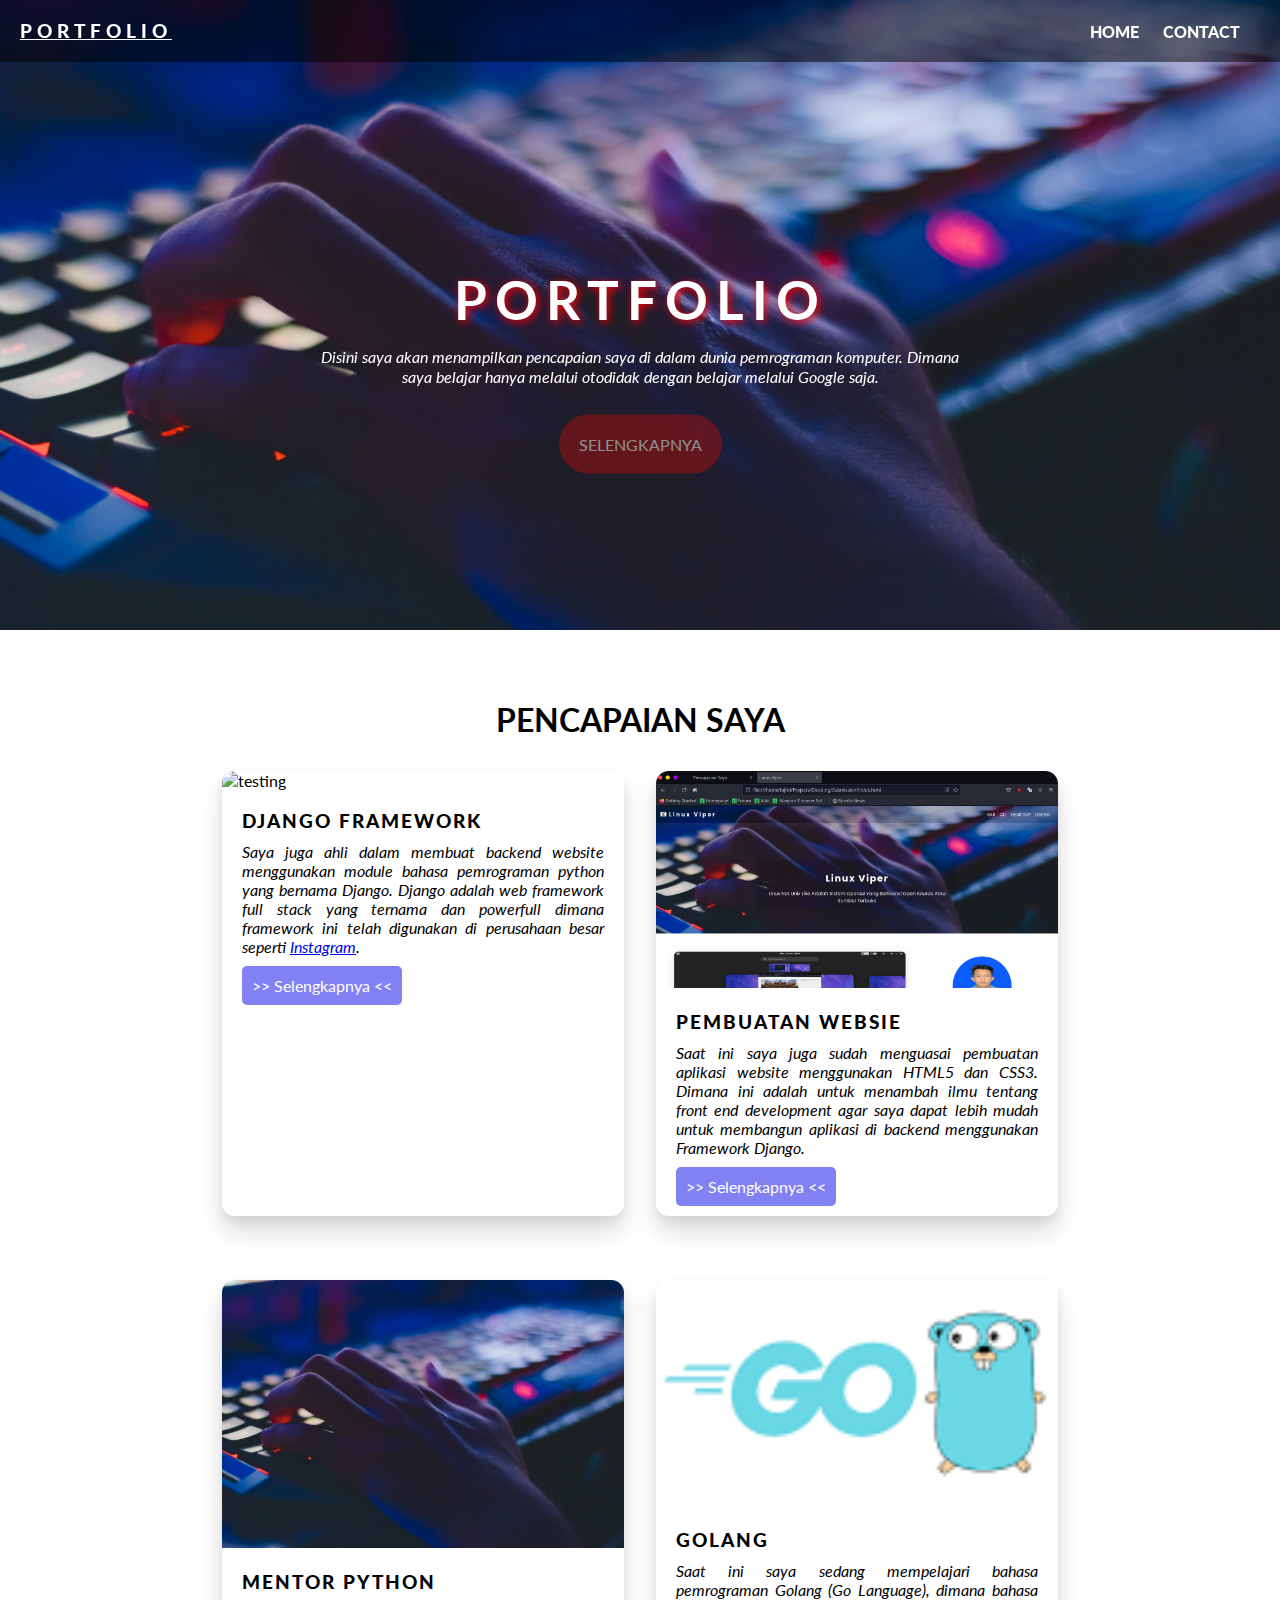
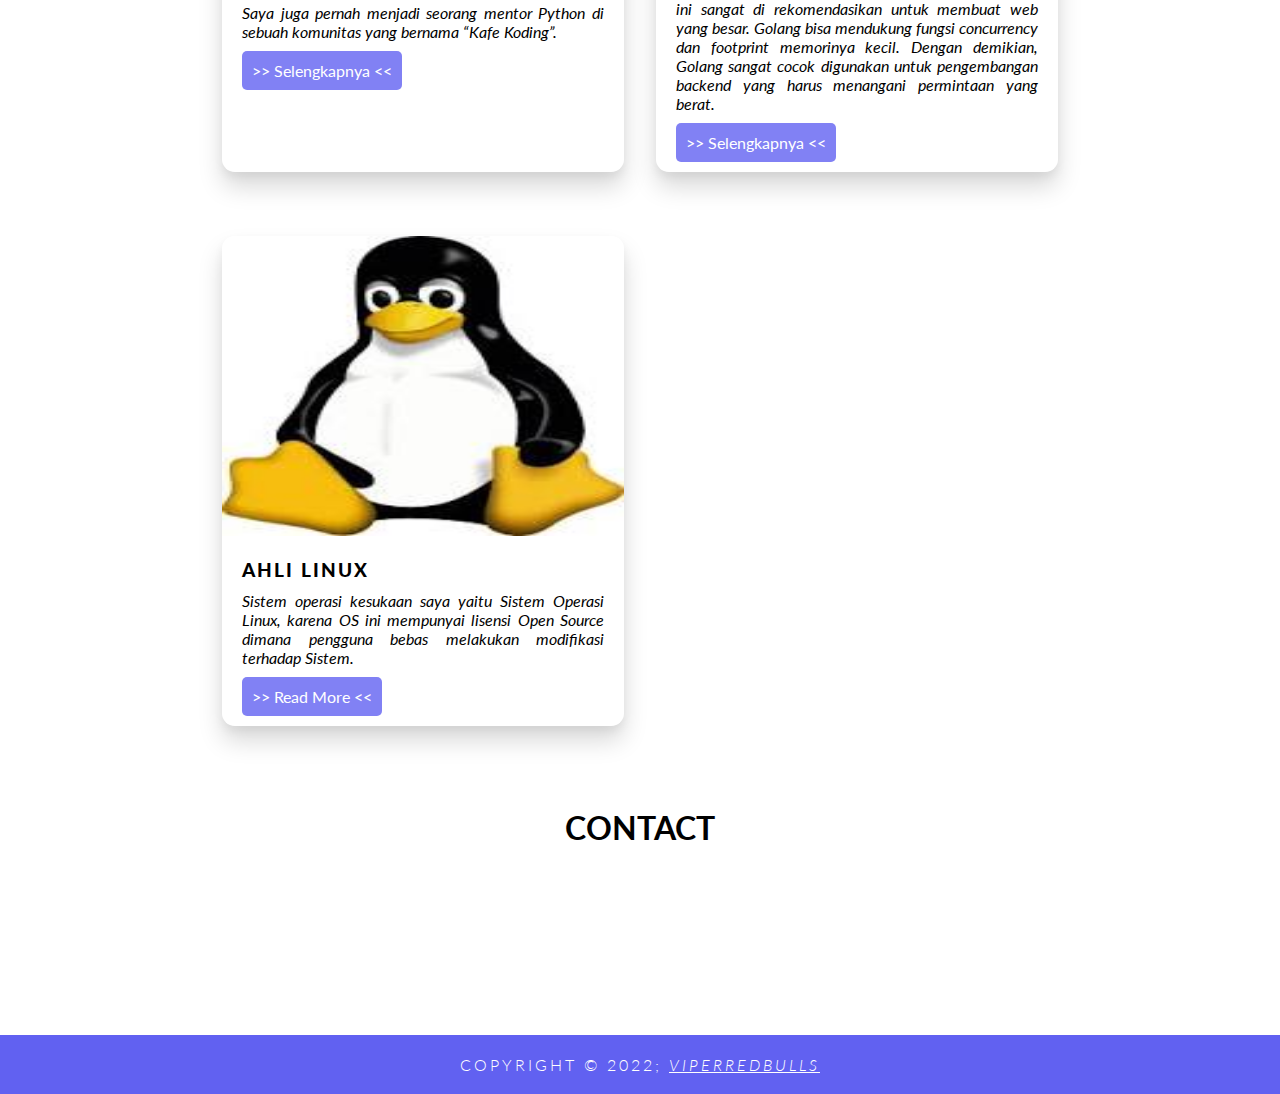
==== index.html @ 7f126c7d "first commit" ====
<!DOCTYPE html>
<html lang="en">

<head>
    <meta charset="UTF-8">
    <meta http-equiv="X-UA-Compatible" content="IE=edge">
    <meta name="viewport" content="width=device-width, initial-scale=1.0">
    <title>Pencapaian Saya</title>
    <link rel="stylesheet" href="assets/css/style.css">
    <script src="https://cdnjs.cloudflare.com/ajax/libs/font-awesome/6.1.1/js/all.min.js" integrity="sha512-6PM0qYu5KExuNcKt5bURAoT6KCThUmHRewN3zUFNaoI6Di7XJPTMoT6K0nsagZKk2OB4L7E3q1uQKHNHd4stIQ==" crossorigin="anonymous" referrerpolicy="no-referrer"></script>
</head>

<body>

    <!-- Header -->
    <div class="header" id="header">
        <nav class="header-navigation" id="navigation">
            <h3 class="header-navigation-brand">Portfolio</h3>
            <ul>
                <li><a href="#header">Home</a></li>
                <!-- <li><a href="#">Sosmed</a></li> -->
                <li><a href="#contact">Contact</a></li>
            </ul>
        </nav>
        <div class="header-box">
            <h1 class="header-box-title">Portfolio</h1>
            <p class="header-box-desc">Disini saya akan menampilkan pencapaian saya di dalam dunia pemrograman komputer. Dimana saya belajar hanya melalui otodidak dengan belajar melalui Google saja.</p>
            <a href="#content" class="header-box-btn">Selengkapnya</a>
        </div>
    </div>
    <!-- End Header -->

    <button id="btn-to-top" type="button">
        <i class="fas fa-angles-up"></i>
    </button>

    <!-- Content -->
    <main class="content" id="content">
        <div class="content-header">
            <h1>Pencapaian Saya</h1>
        </div>
        <div class="row">
            <div class="col">
                <div class="card">
                    <img src="https://github.com/ViperRedBulLs/DjangoCRUD/raw/main/Screenshot_2022-05-01-04-18-29-81.jpg" class="card-img" alt="testing">
                    <div class="card-body">
                        <h3 class="card-title">Django Framework</h3>
                        <p class="card-text">
                            Saya juga ahli dalam membuat backend website menggunakan module bahasa pemrograman python yang bernama Django. Django adalah web framework full stack yang ternama dan powerfull dimana framework ini telah digunakan di perusahaan besar seperti
                            <a href="https://instagram.com">Instagram</a>.
                        </p>
                        <a href="https://github.com/ViperRedBulLs/DjangoCRUD" class="card-btn">Selengkapnya</a>
                    </div>
                </div>
            </div>
            <div class="col">
                <div class="card">
                    <img src="Dicoding/Submission/assets/images/Screenshot from 2022-06-12 23-37-13.png" class="card-img" alt="testing">
                    <div class="card-body">
                        <h3 class="card-title">Pembuatan Websie</h3>
                        <p class="card-text">
                            Saat ini saya juga sudah menguasai pembuatan aplikasi website menggunakan HTML5 dan CSS3. Dimana ini adalah untuk menambah ilmu tentang front end development agar saya dapat lebih mudah untuk membangun aplikasi di backend menggunakan Framework Django.
                        </p>
                        <a href="Dicoding/Submission/index.html" class="card-btn">Selengkapnya</a>
                    </div>
                </div>
            </div>
            <div class="col">
                <div class="card">
                    <img src="assets/images/bg.jpg" class="card-img" alt="testing">
                    <div class="card-body">
                        <h3 class="card-title">Mentor Python</h3>
                        <p class="card-text">
                            Saya juga pernah menjadi seorang mentor Python di sebuah komunitas yang bernama <q>Kafe Koding</q>.
                        </p>
                        <a href="https://github.com/ViperRedBulLs/Python-Dasar" class="card-btn">Selengkapnya</a>
                    </div>
                </div>
            </div>
            <div class="col">
                <div class="card">
                    <img src="[data-uri]"
                        class="card-img" alt="testing">
                    <div class="card-body">
                        <h3 class="card-title">Golang</h3>
                        <p class="card-text">
                            Saat ini saya sedang mempelajari bahasa pemrograman Golang (Go Language), dimana bahasa ini sangat di rekomendasikan untuk membuat web yang besar. Golang bisa mendukung fungsi concurrency dan footprint memorinya kecil. Dengan demikian, Golang sangat cocok
                            digunakan untuk pengembangan backend yang harus menangani permintaan yang berat.
                        </p>
                        <a href="https://github.com/ViperRedBulLs/statistics" class="card-btn">Selengkapnya</a>
                    </div>
                </div>
            </div>
            <div class="col">
                <div class="card">
                    <img src="[data-uri]"
                        class="card-img" alt="testing">
                    <div class="card-body">
                        <h3 class="card-title">Ahli Linux</h3>
                        <p class="card-text">
                            Sistem operasi kesukaan saya yaitu Sistem Operasi Linux, karena OS ini mempunyai lisensi Open Source dimana pengguna bebas melakukan modifikasi terhadap Sistem.
                        </p>
                        <a href="#" class="card-btn">Read More</a>
                    </div>
                </div>
            </div>
        </div>

        <div class="content-header" id="contact">
            <h1>Contact</h1>
        </div>

        <div class="row one-box">
            <div class="col">
                <ul class="list-social-media">
                    <li><a href="https://www.facebook.com/fajhrinazgul"><i class="fab fa-facebook-f"></i></a></li>
                    <li><a href="https://github.com/ViperRedBulLs"><i class="fab fa-github"></i></a></li>
                    <li><a href="https://pinterest.com/fathfajhri39"><i class="fab fa-pinterest"></i></a></li>
                    <li><a href="https://instagram.com/python_procode"><i class="fab fa-instagram"></i></a></li>
                    <li><a href="#"><i class="fab fa-youtube"></i></a></li>
                </ul>
            </div>
        </div>

    </main>
    <!-- End Content -->

    <!-- Footer -->
    <footer class="footer">
        <p>Copyright &copy; 2022; <a href="https://github.com/ViperRedBulLs">ViperRedBulLs</a></p>
    </footer>
    <!-- Footer -->

    <!-- Script -->
    <script src="assets/js/style.js"></script>
</body>

</html>
---- assets/css/style.css ----
@import url('https://fonts.googleapis.com/css2?family=Lato:ital,wght@0,100;0,300;0,400;0,700;0,900;1,100;1,300;1,400;1,700;1,900&display=swap');
* {
    margin: 0;
    padding: 0;
    box-sizing: border-box;
    font-family: 'Lato', sans-serif;
}

html {
    scroll-behavior: smooth;
    transition: 3s ease;
}


/* Header */

.header {
    min-height: 70vh;
    background-image: url(../images/bg.jpg);
    background-position: center;
    background-repeat: no-repeat;
    background-size: cover;
    object-fit: cover;
    object-position: center;
}

.header-navigation {
    display: flex;
    align-items: center;
    justify-content: space-between;
    padding: 20px;
    color: white;
    align-items: center;
    background-color: rgba(0, 0, 0, 0.5);
    position: fixed;
    width: 100%;
    transition: .5s;
}

.header-navigation.bg-white {
    background-color: white !important;
    color: black !important;
    box-shadow: rgba(0, 0, 0, 0.15) 0px 15px 25px, rgba(0, 0, 0, 0.05) 0px 5px 10px;
}

.header-navigation .header-navigation-brand {
    color: inherit;
    font-weight: 900;
    letter-spacing: 5px;
    text-transform: uppercase;
    text-decoration: underline;
}

.header-navigation li {
    display: inline;
    list-style-type: none;
    margin-right: 20px;
}

.header-navigation a {
    text-decoration: none;
    color: inherit;
    font-weight: 900;
    text-transform: uppercase;
    transition: .5s;
}

.header-navigation a:hover {
    text-decoration: underline;
}

.header-box {
    position: absolute;
    width: 50%;
    top: 40%;
    left: 50%;
    transform: translate(-50%, -50%);
    text-align: center;
}

.header-box .header-box-title {
    color: white;
    text-transform: uppercase;
    letter-spacing: 8px;
    font-size: 40pt;
    text-shadow: 2px 2px 8px red;
    margin-bottom: 1rem;
}

.header-box .header-box-desc {
    color: white;
    font-style: italic;
    line-height: 20px;
    font-weight: 400;
    margin-bottom: 3rem;
}

.header-box .header-box-btn {
    background: rgb(165, 16, 16);
    color: white;
    padding: 20px;
    text-decoration: none;
    text-transform: uppercase;
    border-radius: 8rem;
    opacity: .5;
    transition: .5s all;
}

.header-box .header-box-btn:hover {
    opacity: 1;
}


/* End header */

.content {
    padding: 20px;
}

.content-header {
    width: 70%;
    margin: 50px auto 0 auto;
    text-align: center;
}

.content-header h1 {
    text-transform: uppercase;
}

.row {
    width: 70%;
    margin: 0 auto;
    display: grid;
    /* align-items: center; */
    grid-template-columns: 50% 50%;
    justify-content: center;
    /* align-content: center; */
}

.col {
    margin: 2rem 1rem;
}

.card {
    width: 100%;
    box-shadow: rgba(0, 0, 0, 0.15) 0px 15px 25px, rgba(0, 0, 0, 0.05) 0px 5px 10px;
    border-radius: .8rem;
    height: 100%;
}

.card .card-img {
    width: 100%;
    max-height: 300px;
    border-top-right-radius: .8rem;
    border-top-left-radius: .8rem;
}

.card .card-body {
    padding: 20px;
}

.card .card-title {
    font-weight: 900;
    text-transform: uppercase;
    letter-spacing: 2px;
    margin-bottom: 10px;
}

.card .card-text {
    font-style: italic;
    text-align: justify;
    margin-bottom: 20px;
}

.card .card-btn {
    background-color: rgba(97, 97, 241, 0.8);
    padding: 10px;
    border-radius: 5px;
    text-decoration: none;
    color: white;
}

.card .card-btn::before {
    content: ">> ";
}

.card .card-btn::after {
    content: " <<";
}

.card .card-btn:hover {
    margin-right: -20px;
    background-color: rgba(97, 97, 241, 1);
}

.footer {
    background-color: rgba(97, 97, 241, 1);
    padding: 20px;
    text-align: center;
    color: white;
}

.footer p {
    font-weight: 300;
    text-transform: uppercase;
    letter-spacing: 3px;
}

.footer a {
    color: white;
    font-style: italic;
}

#btn-to-top {
    background-color: rgba(97, 97, 241, 0.8);
    border: 0;
    color: white;
    border-radius: .8rem;
    padding: 20px;
    margin: 20px;
    position: fixed;
    bottom: 0;
    right: 0;
    cursor: pointer;
    display: none;
    transform: .5s all ease;
}

#btn-to-top img {
    color: white;
}

#btn-to-top.show {
    display: block;
}

#btn-to-top:hover {
    background-color: rgba(97, 97, 241, 1);
}

.row.one-box {
    display: flex;
    justify-content: center;
    align-items: center;
}

.list-social-media {
    padding: 20px;
    display: flex;
    justify-content: center;
    align-items: center;
    /* border: 1px solid #000; */
    /* margin: 0 auto; */
}

.list-social-media li {
    display: inline;
    margin: 2rem;
    list-style-type: none;
}

.list-social-media a {
    text-decoration: none;
    font-size: 20pt;
}

@media screen and (max-width: 770px) {
    .row {
        width: 100%;
        display: grid;
        grid-template-columns: auto;
    }
    .col {
        margin: 1rem 0;
    }
    .header-navigation .header-navigation-brand {
        font-size: 10pt;
        letter-spacing: 2px;
    }
    .header-box .header-box-title {
        font-size: 20pt;
    }
    .header-navigation li {
        margin-right: 5px;
    }
    .header-navigation a {
        font-size: 10pt;
    }
}
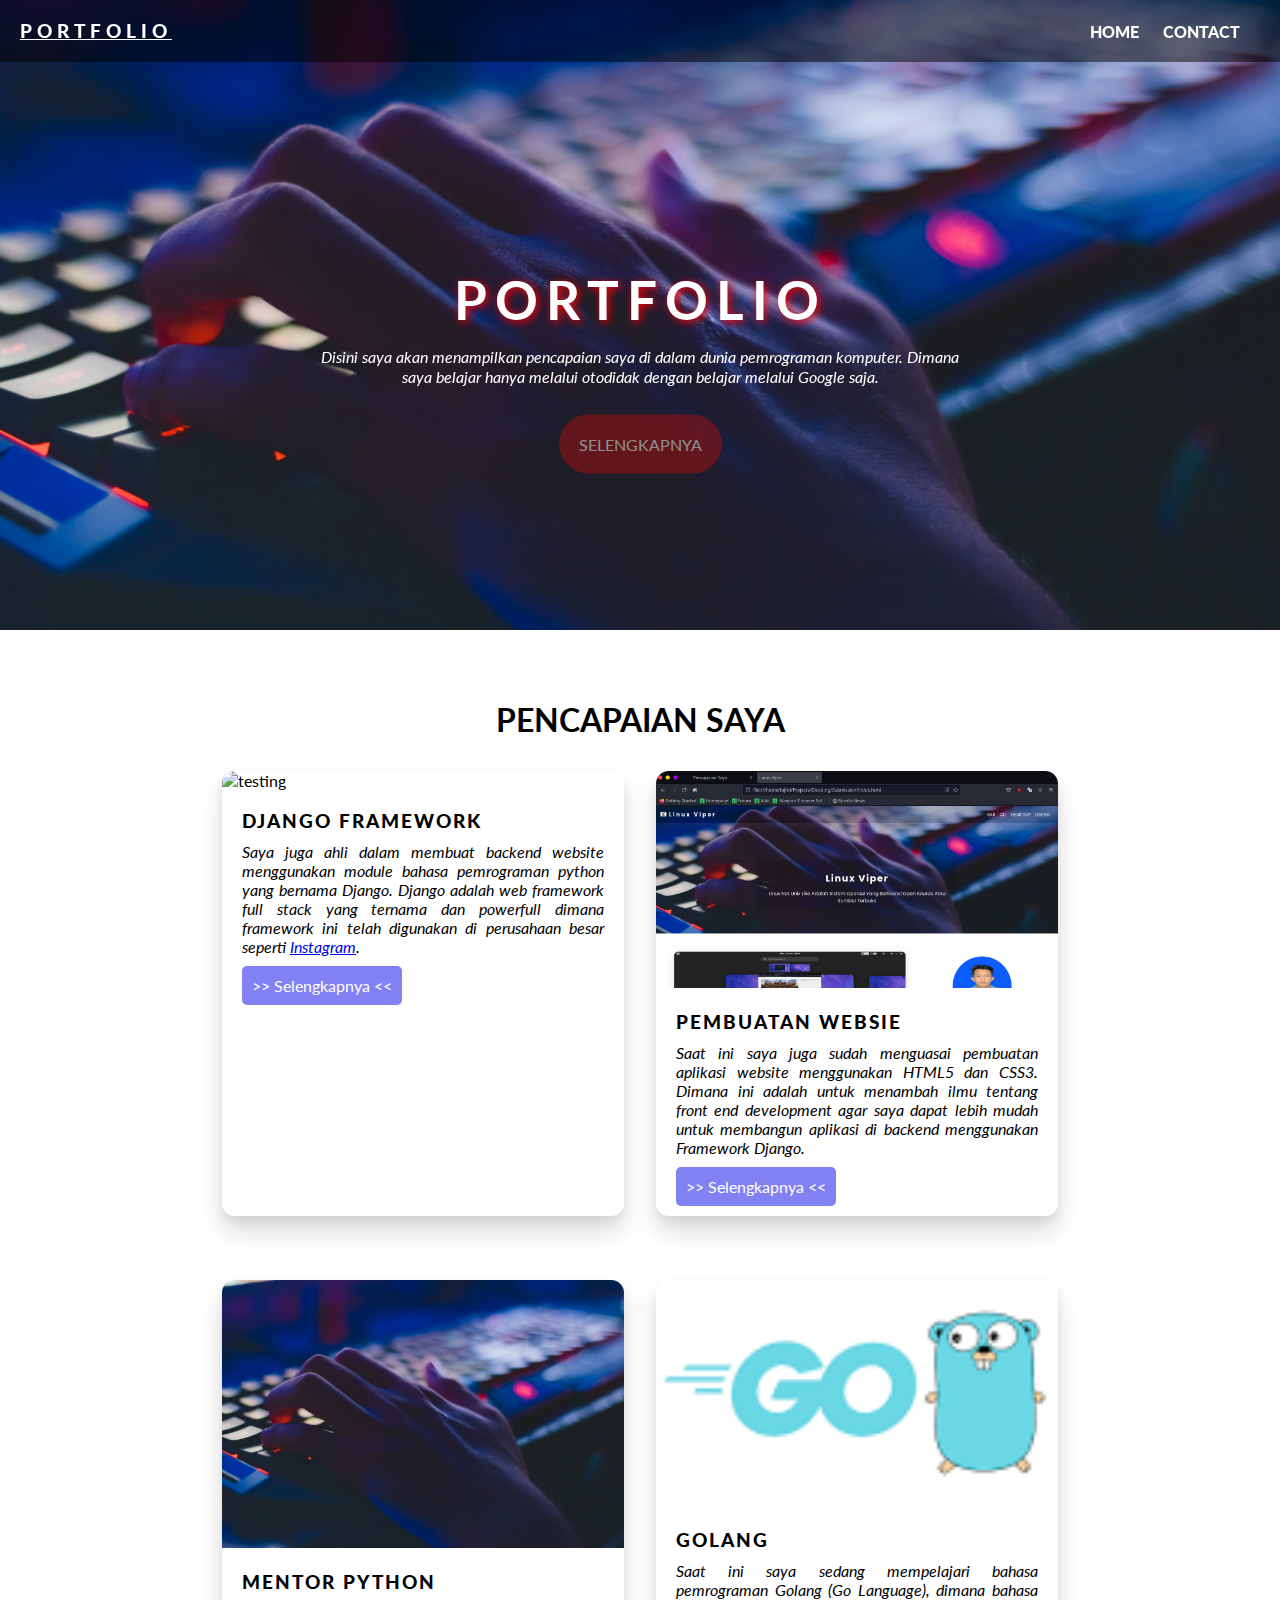
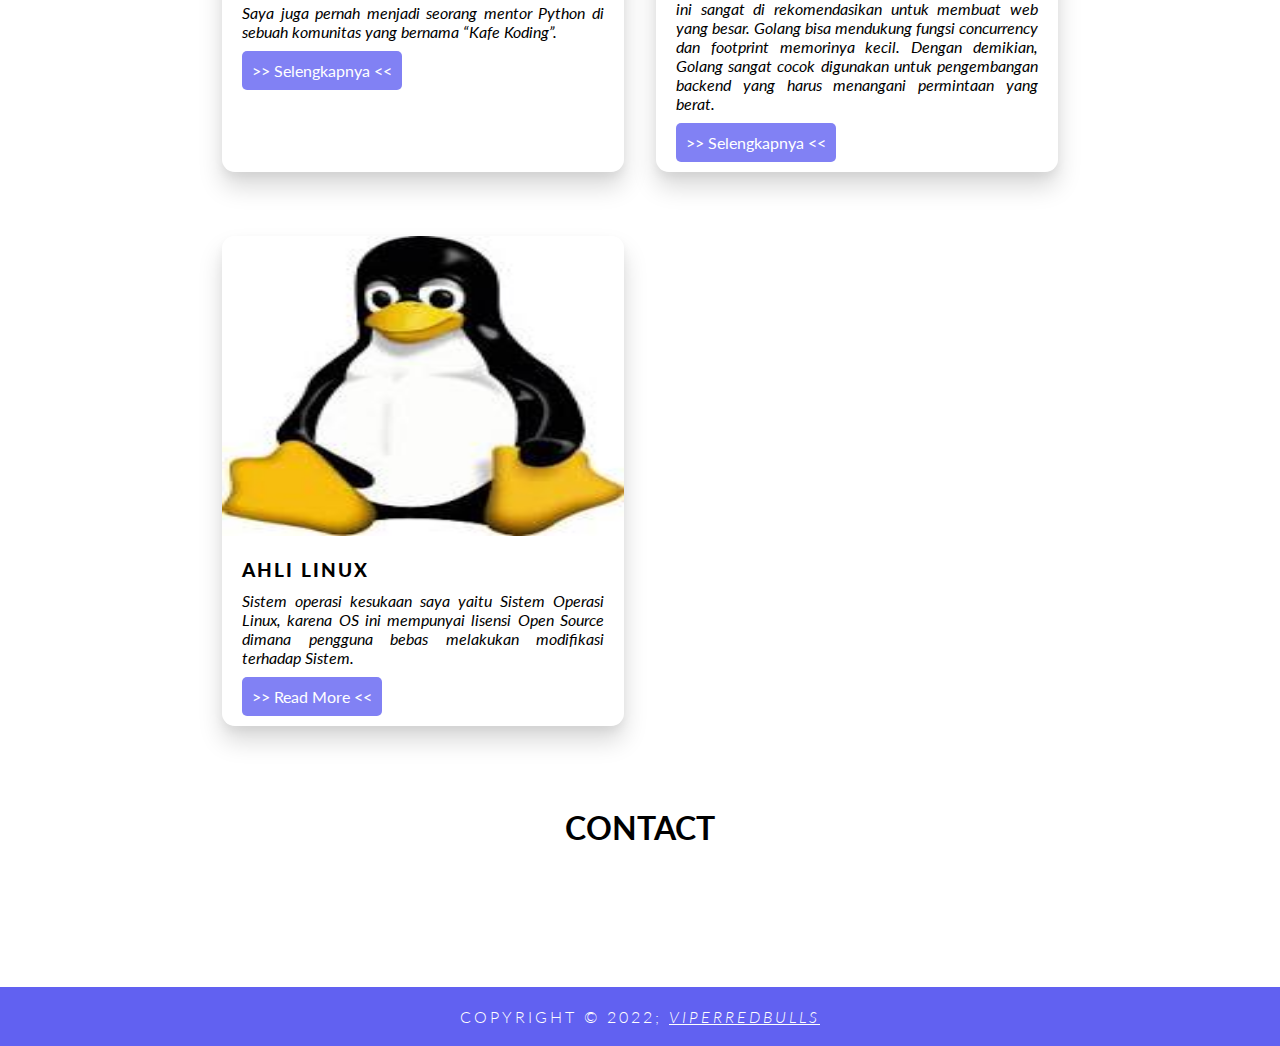
==== commit 57f8b22d: "update" ====
--- a/index.html
+++ b/index.html
@@ -112,13 +112,13 @@
 
         <div class="row one-box">
             <div class="col">
-                <ul class="list-social-media">
-                    <li><a href="https://www.facebook.com/fajhrinazgul"><i class="fab fa-facebook-f"></i></a></li>
-                    <li><a href="https://github.com/ViperRedBulLs"><i class="fab fa-github"></i></a></li>
-                    <li><a href="https://pinterest.com/fathfajhri39"><i class="fab fa-pinterest"></i></a></li>
-                    <li><a href="https://instagram.com/python_procode"><i class="fab fa-instagram"></i></a></li>
-                    <li><a href="#"><i class="fab fa-youtube"></i></a></li>
-                </ul>
+                <div class="list-social-media">
+                    <a href="https://www.facebook.com/fajhrinazgul"><i class="fab fa-facebook-f"></i></a>
+                    <a href="https://github.com/ViperRedBulLs"><i class="fab fa-github"></i></a>
+                    <a href="https://pinterest.com/fathfajhri39"><i class="fab fa-pinterest"></i></a>
+                    <a href="https://instagram.com/python_procode"><i class="fab fa-instagram"></i></a>
+                    <a href="#"><i class="fab fa-youtube"></i></a></li>
+                </div>
             </div>
         </div>
 
--- a/assets/css/style.css
+++ b/assets/css/style.css
@@ -242,26 +242,25 @@
     display: flex;
     justify-content: center;
     align-items: center;
+    width: 100%;
 }
 
 .list-social-media {
     padding: 20px;
     display: flex;
-    justify-content: center;
-    align-items: center;
+    grid-template-columns: auto auto auto;
+    /* justify-content: center; */
+    /* align-items: center; */
+    /* align-content: center; */
     /* border: 1px solid #000; */
     /* margin: 0 auto; */
 }
 
-.list-social-media li {
-    display: inline;
-    margin: 2rem;
-    list-style-type: none;
-}
-
 .list-social-media a {
+    color: blue;
     text-decoration: none;
     font-size: 20pt;
+    margin: 0.5rem 0.5rem;
 }
 
 @media screen and (max-width: 770px) {
